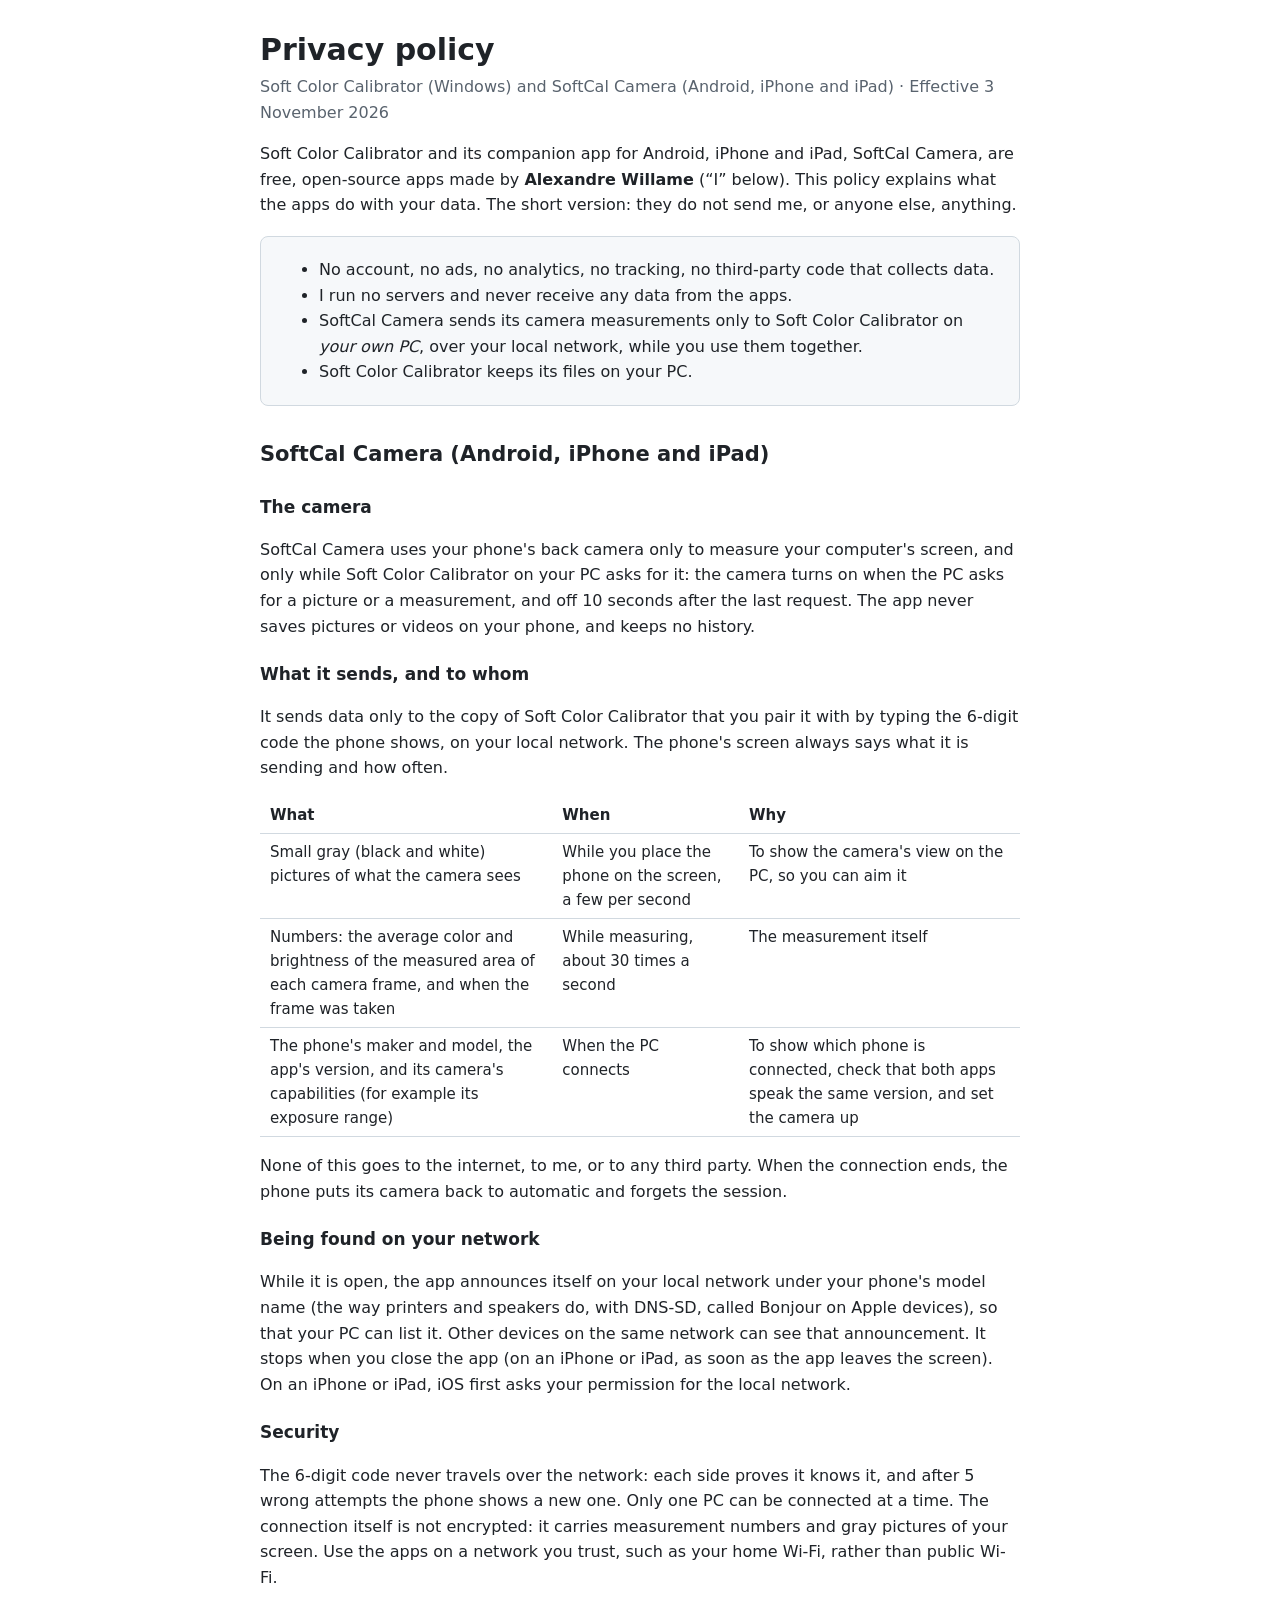
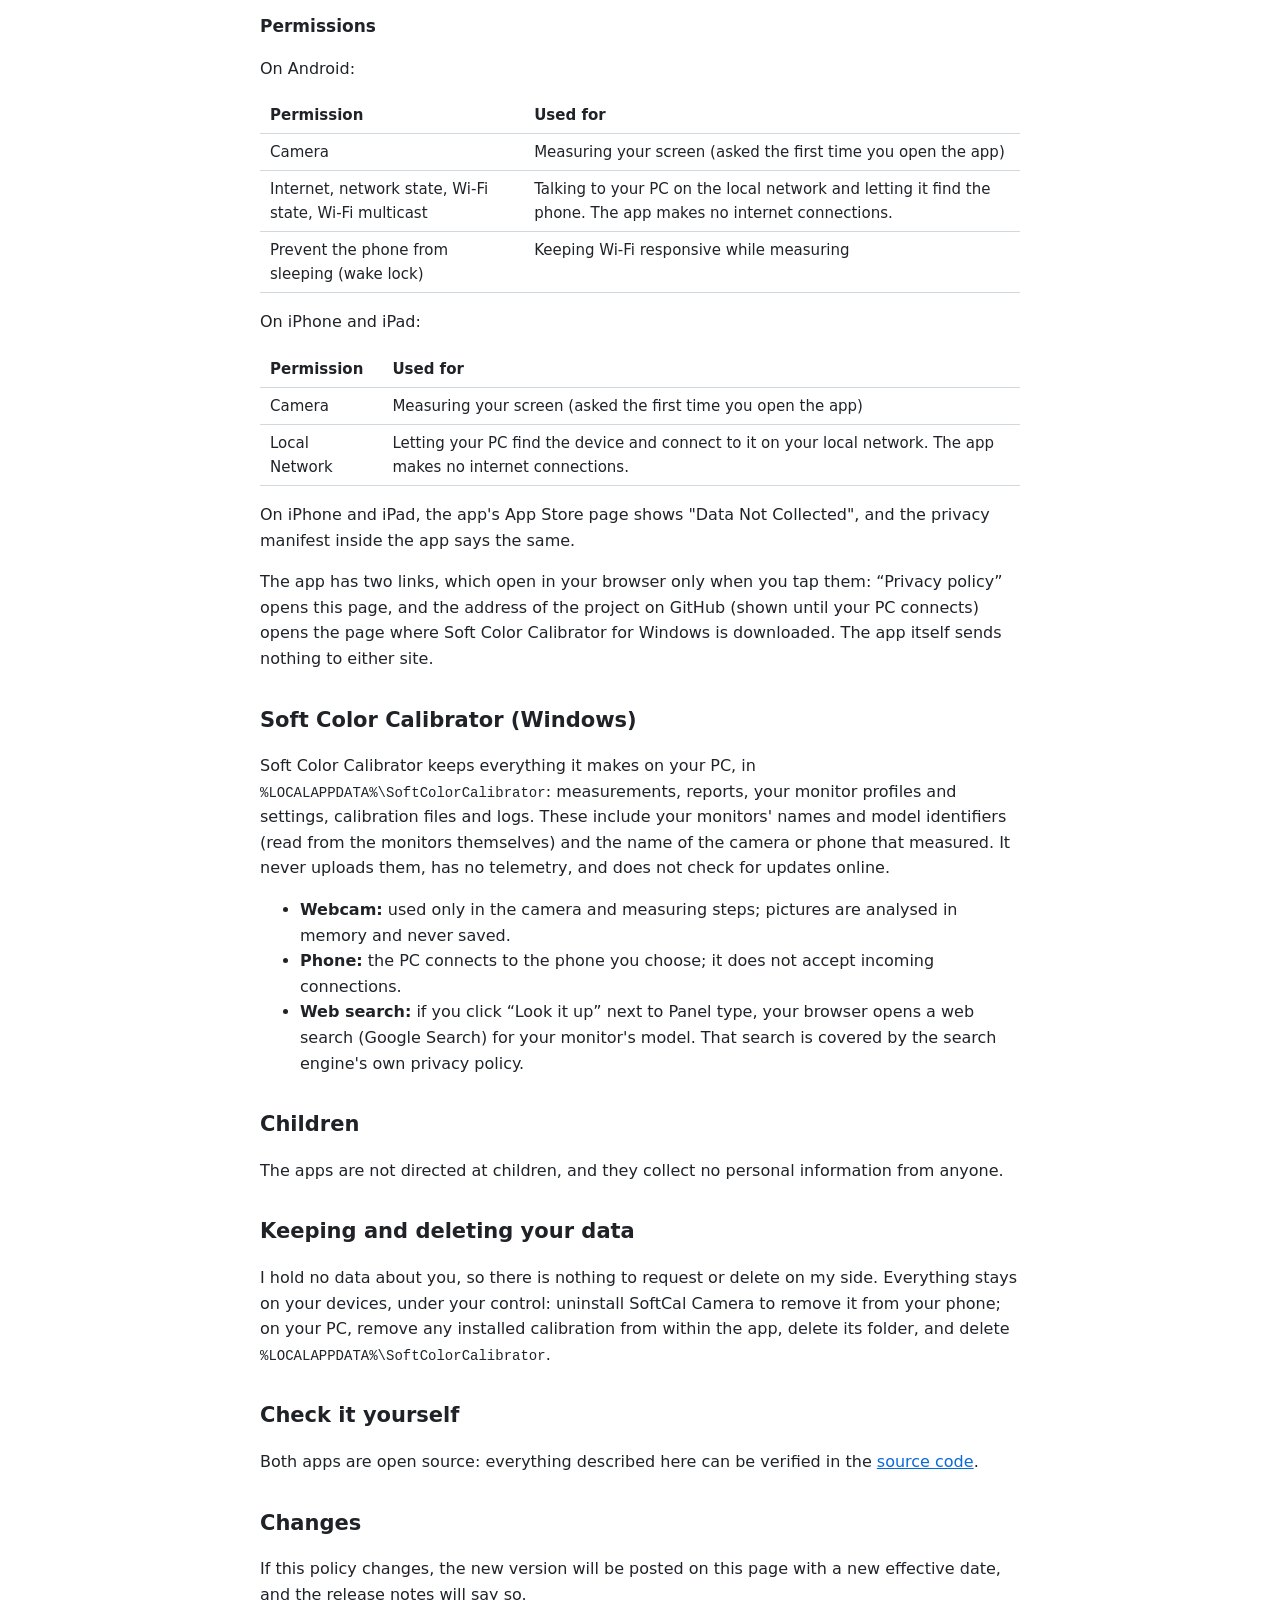
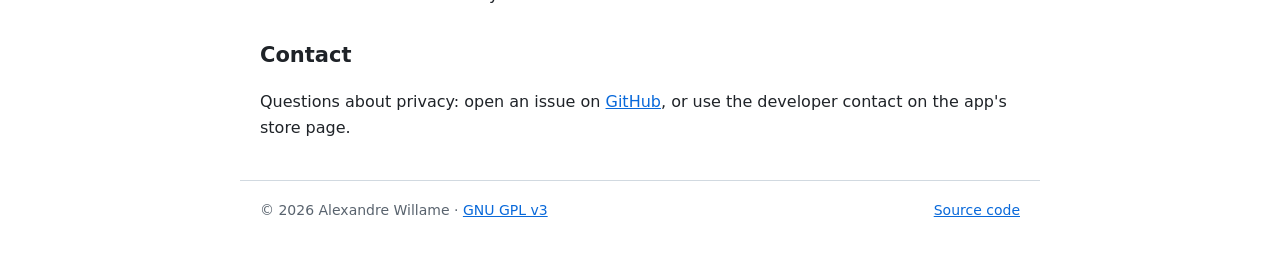
==== docs/privacy.html @ ec3d0958 "Soft Color Calibrator Calibrate a monitor with a webcam or a phone: the Windows app (Soft Color Cali" ====
<!doctype html>
<html lang="en">
<head>
<meta charset="utf-8">
<meta name="viewport" content="width=device-width, initial-scale=1">
<title>Privacy policy · Soft Color Calibrator and SoftCal Camera</title>
<meta name="description" content="Privacy policy of Soft Color Calibrator (Windows) and SoftCal Camera (Android, iPhone and iPad).">
<style>
  :root { color-scheme: light dark; --text: #1f2328; --muted: #59636e; --line: #d1d9e0; --box: #f6f8fa; --link: #0969da; }
  @media (prefers-color-scheme: dark) {
    :root { --text: #e6edf3; --muted: #9198a1; --line: #3d444d; --box: #151b23; --link: #4493f8; }
  }
  body { margin: 0; background: Canvas; color: var(--text); font: 16px/1.6 "Segoe UI", system-ui, -apple-system, sans-serif; }
  main, footer { max-width: 760px; margin: 0 auto; padding: 0 20px; }
  main { padding-top: 32px; }
  h1 { font-size: 30px; line-height: 1.2; margin: 0 0 6px; }
  h2 { font-size: 21px; margin: 32px 0 8px; }
  h3 { font-size: 17px; margin: 22px 0 6px; }
  a { color: var(--link); }
  .date { color: var(--muted); margin-top: 0; }
  .summary { background: var(--box); border: 1px solid var(--line); border-radius: 8px; padding: 4px 18px; margin: 18px 0; }
  table { border-collapse: collapse; width: 100%; margin: 10px 0; font-size: 15px; }
  th, td { text-align: left; vertical-align: top; padding: 6px 10px; border-bottom: 1px solid var(--line); }
  code { font-family: Consolas, monospace; font-size: 14px; }
  footer { display: flex; flex-wrap: wrap; justify-content: space-between; gap: 6px 24px; margin-top: 40px;
           padding-top: 18px; padding-bottom: 32px; border-top: 1px solid var(--line); color: var(--muted); font-size: 14px; }
</style>
</head>
<body>
<main class="doc">
  <h1>Privacy policy</h1>
  <p class="date">Soft Color Calibrator (Windows) and SoftCal Camera (Android, iPhone and iPad) · Effective 3 November 2026</p>

  <p>Soft Color Calibrator and its companion app for Android, iPhone and iPad, SoftCal Camera, are free, open-source apps made by
    <strong>Alexandre Willame</strong> (“I” below). This policy explains what the apps do with your data. The short
    version: they do not send me, or anyone else, anything.</p>

  <div class="summary">
    <ul>
      <li>No account, no ads, no analytics, no tracking, no third-party code that collects data.</li>
      <li>I run no servers and never receive any data from the apps.</li>
      <li>SoftCal Camera sends its camera measurements only to Soft Color Calibrator on <em>your own PC</em>, over your
        local network, while you use them together.</li>
      <li>Soft Color Calibrator keeps its files on your PC.</li>
    </ul>
  </div>

  <h2>SoftCal Camera (Android, iPhone and iPad)</h2>

  <h3>The camera</h3>
  <p>SoftCal Camera uses your phone's back camera only to measure your computer's screen, and only while Soft Color
    Calibrator on your PC asks for it: the camera turns on when the PC asks for a picture or a measurement, and off 10
    seconds after the last request. The app never saves pictures or videos on your phone, and keeps no history.</p>

  <h3>What it sends, and to whom</h3>
  <p>It sends data only to the copy of Soft Color Calibrator that you pair it with by typing the 6-digit code the phone
    shows, on your local network. The phone's screen always says what it is sending and how often.</p>
  <table>
    <tr><th>What</th><th>When</th><th>Why</th></tr>
    <tr><td>Small gray (black and white) pictures of what the camera sees</td><td>While you place the phone on the screen, a few per second</td><td>To show the camera's view on the PC, so you can aim it</td></tr>
    <tr><td>Numbers: the average color and brightness of the measured area of each camera frame, and when the frame was taken</td><td>While measuring, about 30 times a second</td><td>The measurement itself</td></tr>
    <tr><td>The phone's maker and model, the app's version, and its camera's capabilities (for example its exposure range)</td><td>When the PC connects</td><td>To show which phone is connected, check that both apps speak the same version, and set the camera up</td></tr>
  </table>
  <p>None of this goes to the internet, to me, or to any third party. When the connection ends, the phone puts its
    camera back to automatic and forgets the session.</p>

  <h3>Being found on your network</h3>
  <p>While it is open, the app announces itself on your local network under your phone's model name (the way printers
    and speakers do, with DNS-SD, called Bonjour on Apple devices), so that your PC can list it. Other devices on the
    same network can see that announcement. It stops when you close the app (on an iPhone or iPad, as soon as the app
    leaves the screen). On an iPhone or iPad, iOS first asks your permission for the local network.</p>

  <h3>Security</h3>
  <p>The 6-digit code never travels over the network: each side proves it knows it, and after 5 wrong attempts the phone
    shows a new one. Only one PC can be connected at a time. The connection itself is not encrypted: it carries
    measurement numbers and gray pictures of your screen. Use the apps on a network you trust, such as your home Wi-Fi,
    rather than public Wi-Fi.</p>

  <h3>Permissions</h3>
  <p>On Android:</p>
  <table>
    <tr><th>Permission</th><th>Used for</th></tr>
    <tr><td>Camera</td><td>Measuring your screen (asked the first time you open the app)</td></tr>
    <tr><td>Internet, network state, Wi-Fi state, Wi-Fi multicast</td><td>Talking to your PC on the local network and letting it find the phone. The app makes no internet connections.</td></tr>
    <tr><td>Prevent the phone from sleeping (wake lock)</td><td>Keeping Wi-Fi responsive while measuring</td></tr>
  </table>
  <p>On iPhone and iPad:</p>
  <table>
    <tr><th>Permission</th><th>Used for</th></tr>
    <tr><td>Camera</td><td>Measuring your screen (asked the first time you open the app)</td></tr>
    <tr><td>Local Network</td><td>Letting your PC find the device and connect to it on your local network. The app makes no internet connections.</td></tr>
  </table>
  <p>On iPhone and iPad, the app's App Store page shows "Data Not Collected", and the privacy manifest inside the app
    says the same.</p>
  <p>The app has two links, which open in your browser only when you tap them: “Privacy policy” opens this page, and the
    address of the project on GitHub (shown until your PC connects) opens the page where Soft Color Calibrator for
    Windows is downloaded. The app itself sends nothing to either site.</p>

  <h2>Soft Color Calibrator (Windows)</h2>
  <p>Soft Color Calibrator keeps everything it makes on your PC, in <code>%LOCALAPPDATA%\SoftColorCalibrator</code>:
    measurements, reports, your monitor profiles and settings, calibration files and logs. These include your monitors'
    names and model identifiers (read from the monitors themselves) and the name of the camera or phone that measured.
    It never uploads them, has no telemetry, and does not check for updates online.</p>
  <ul>
    <li><strong>Webcam:</strong> used only in the camera and measuring steps; pictures are analysed in memory and never
      saved.</li>
    <li><strong>Phone:</strong> the PC connects to the phone you choose; it does not accept incoming connections.</li>
    <li><strong>Web search:</strong> if you click “Look it up” next to Panel type, your browser opens a web search
      (Google Search) for your monitor's model. That search is covered by the search engine's own privacy policy.</li>
  </ul>

  <h2>Children</h2>
  <p>The apps are not directed at children, and they collect no personal information from anyone.</p>

  <h2>Keeping and deleting your data</h2>
  <p>I hold no data about you, so there is nothing to request or delete on my side. Everything stays on your devices,
    under your control: uninstall SoftCal Camera to remove it from your phone; on your PC, remove any installed
    calibration from within the app, delete its folder, and delete <code>%LOCALAPPDATA%\SoftColorCalibrator</code>.</p>

  <h2>Check it yourself</h2>
  <p>Both apps are open source: everything described here can be verified in the
    <a href="https://github.com/alexandrewillame/soft-color-calibrator">source code</a>.</p>

  <h2>Changes</h2>
  <p>If this policy changes, the new version will be posted on this page with a new effective date, and the release
    notes will say so.</p>

  <h2>Contact</h2>
  <p>Questions about privacy: open an issue on
    <a href="https://github.com/alexandrewillame/soft-color-calibrator/issues">GitHub</a>, or use the developer contact
    on the app's store page.</p>
</main>

<footer>
  <span>© 2026 Alexandre Willame · <a href="https://github.com/alexandrewillame/soft-color-calibrator/blob/main/LICENSE">GNU GPL v3</a></span>
  <span><a href="https://github.com/alexandrewillame/soft-color-calibrator">Source code</a></span>
</footer>
</body>
</html>
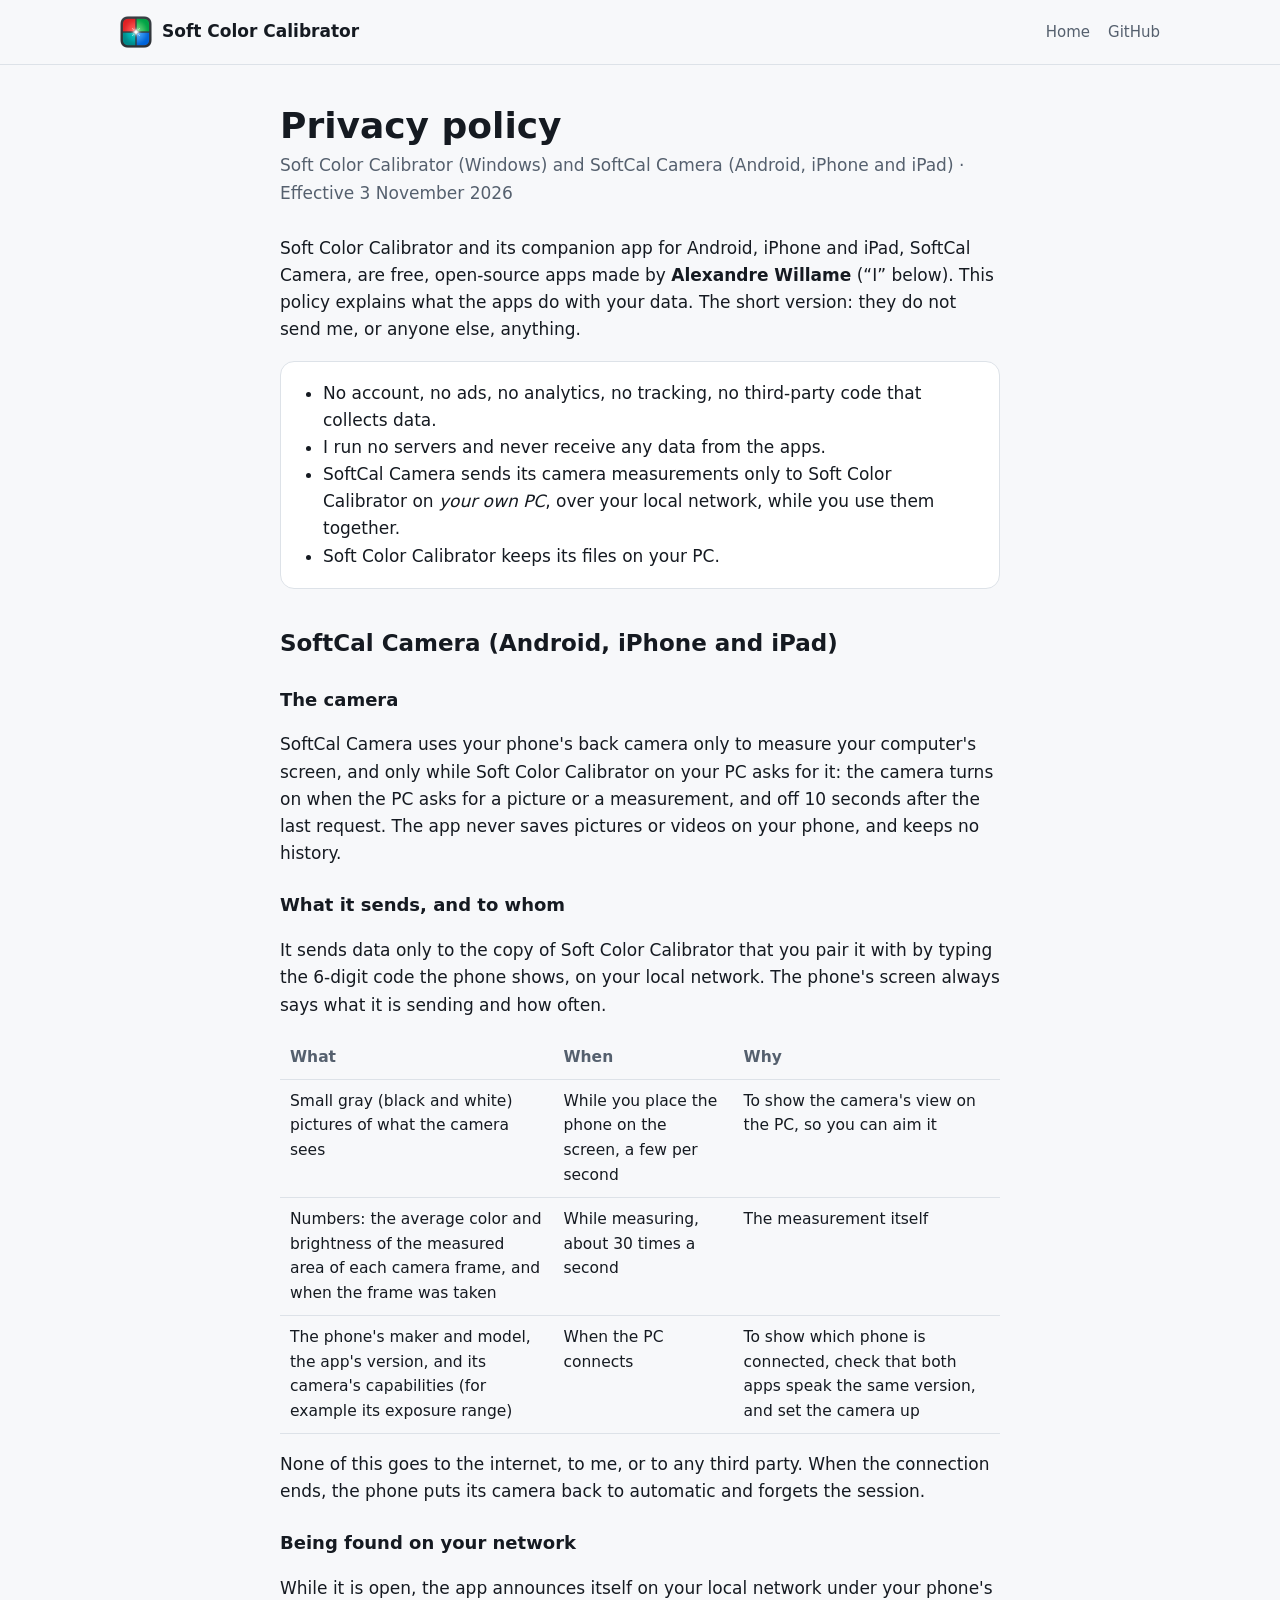
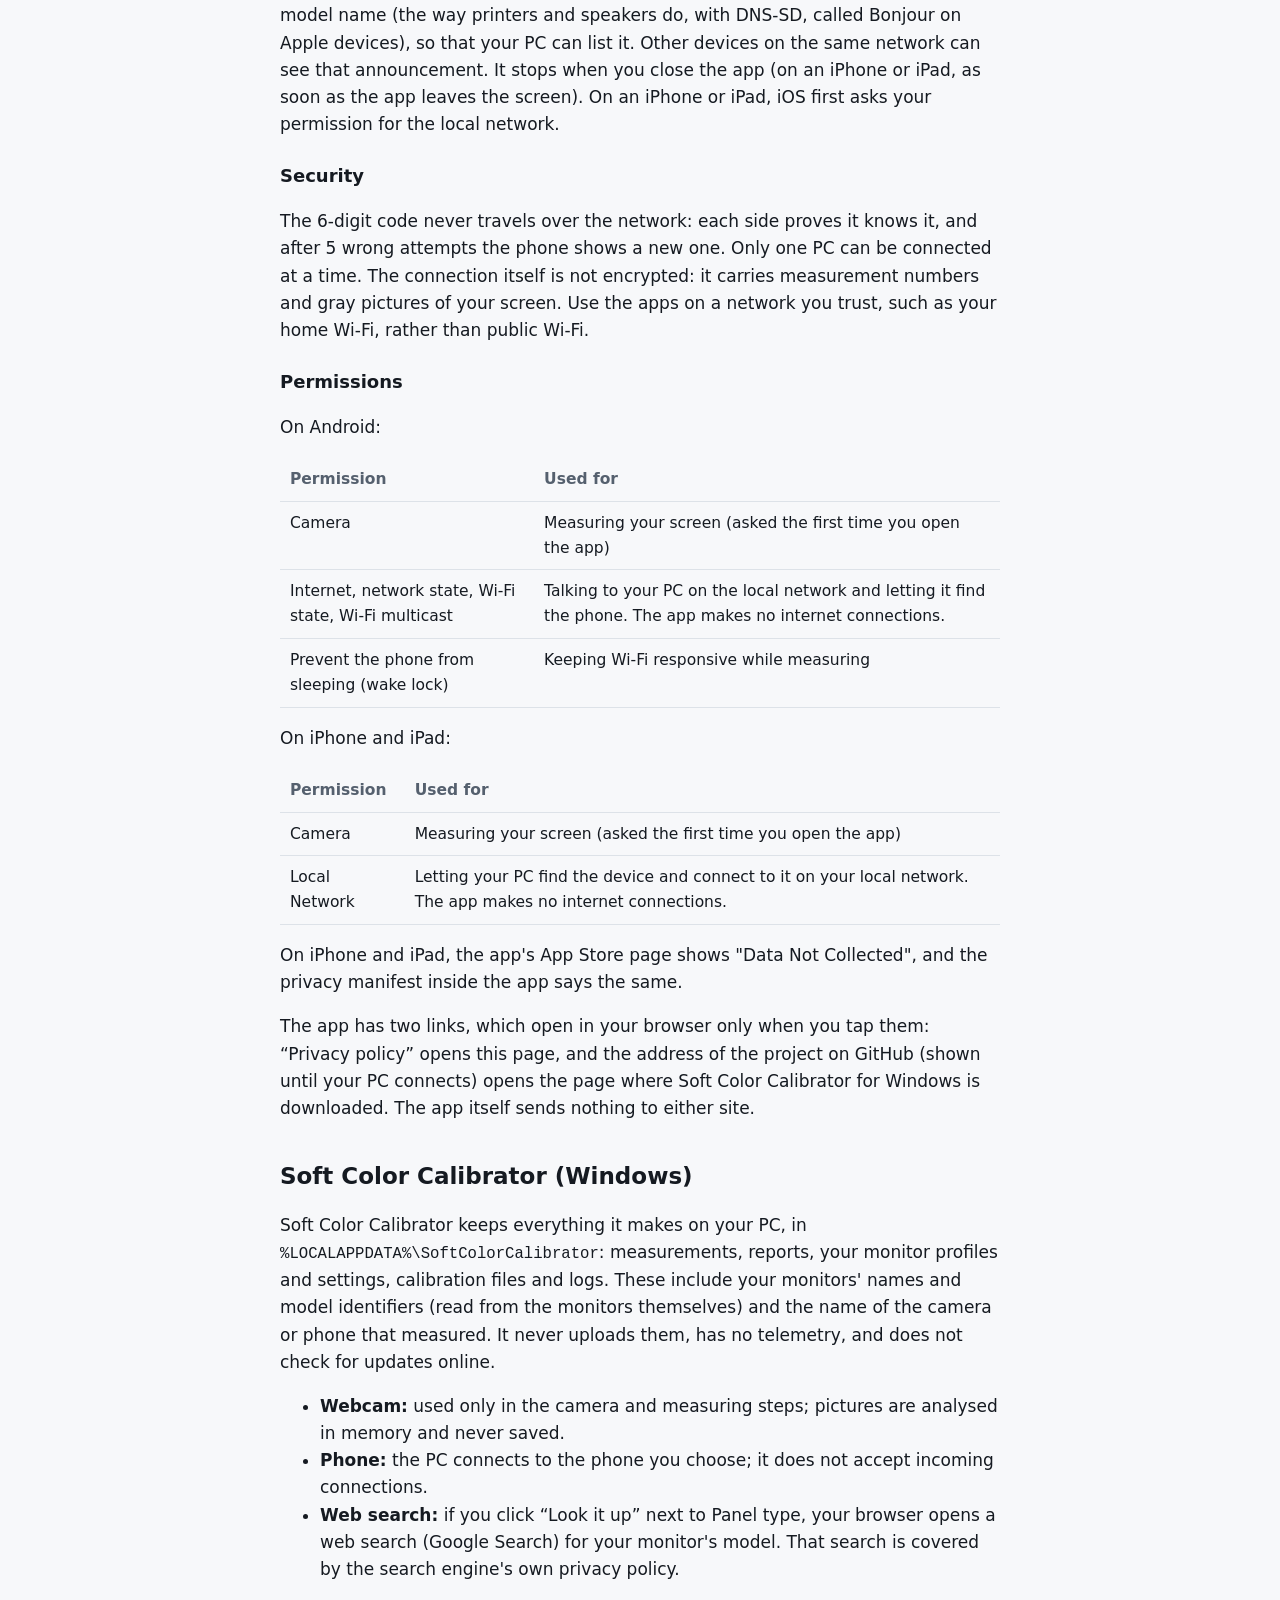
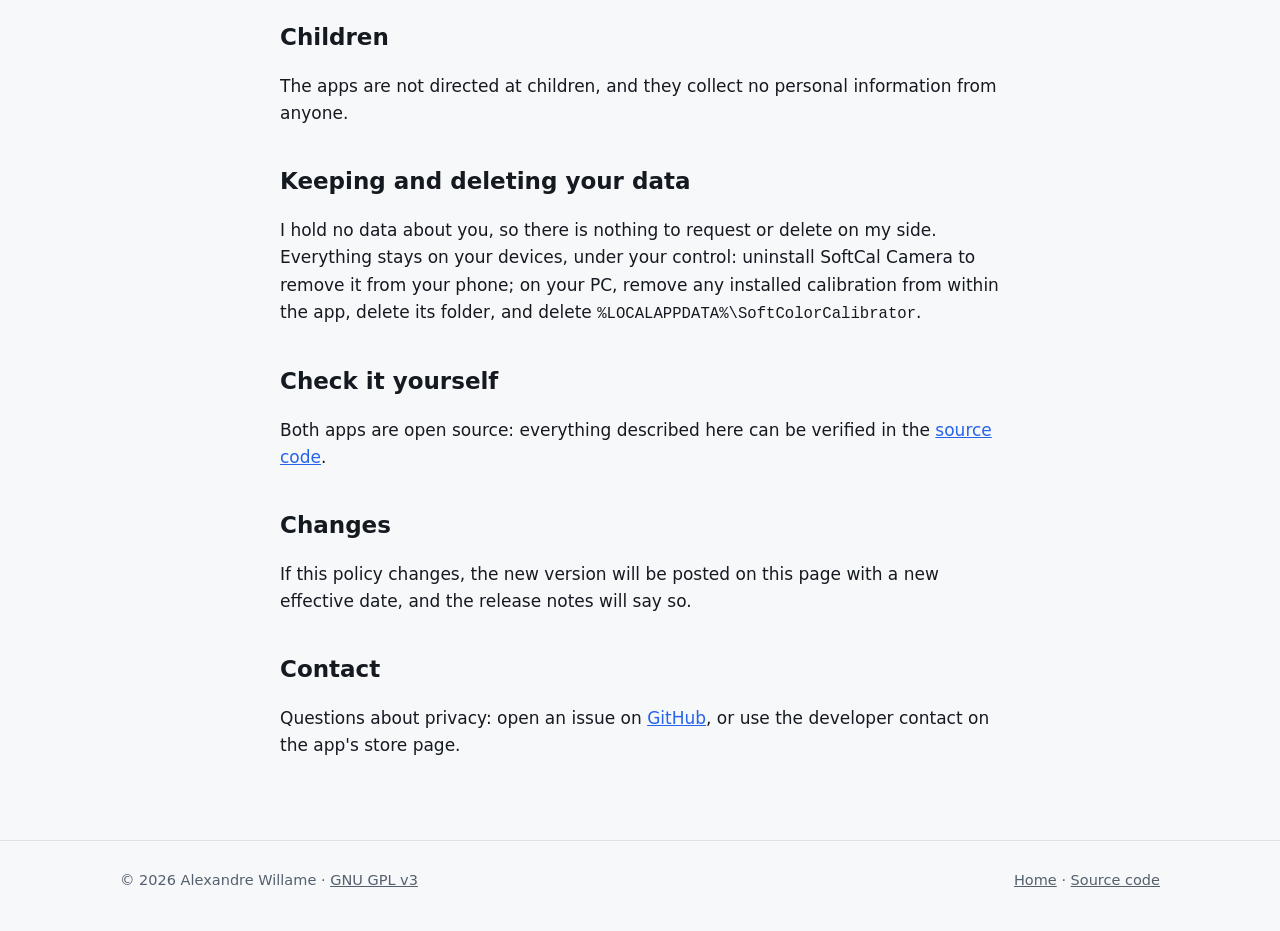
==== commit 473fc759: "Bring back the project page GitHub links the Pages address from the repository, and without a front " ====
--- a/docs/privacy.html
+++ b/docs/privacy.html
@@ -5,28 +5,20 @@
 <meta name="viewport" content="width=device-width, initial-scale=1">
 <title>Privacy policy · Soft Color Calibrator and SoftCal Camera</title>
 <meta name="description" content="Privacy policy of Soft Color Calibrator (Windows) and SoftCal Camera (Android, iPhone and iPad).">
-<style>
-  :root { color-scheme: light dark; --text: #1f2328; --muted: #59636e; --line: #d1d9e0; --box: #f6f8fa; --link: #0969da; }
-  @media (prefers-color-scheme: dark) {
-    :root { --text: #e6edf3; --muted: #9198a1; --line: #3d444d; --box: #151b23; --link: #4493f8; }
-  }
-  body { margin: 0; background: Canvas; color: var(--text); font: 16px/1.6 "Segoe UI", system-ui, -apple-system, sans-serif; }
-  main, footer { max-width: 760px; margin: 0 auto; padding: 0 20px; }
-  main { padding-top: 32px; }
-  h1 { font-size: 30px; line-height: 1.2; margin: 0 0 6px; }
-  h2 { font-size: 21px; margin: 32px 0 8px; }
-  h3 { font-size: 17px; margin: 22px 0 6px; }
-  a { color: var(--link); }
-  .date { color: var(--muted); margin-top: 0; }
-  .summary { background: var(--box); border: 1px solid var(--line); border-radius: 8px; padding: 4px 18px; margin: 18px 0; }
-  table { border-collapse: collapse; width: 100%; margin: 10px 0; font-size: 15px; }
-  th, td { text-align: left; vertical-align: top; padding: 6px 10px; border-bottom: 1px solid var(--line); }
-  code { font-family: Consolas, monospace; font-size: 14px; }
-  footer { display: flex; flex-wrap: wrap; justify-content: space-between; gap: 6px 24px; margin-top: 40px;
-           padding-top: 18px; padding-bottom: 32px; border-top: 1px solid var(--line); color: var(--muted); font-size: 14px; }
-</style>
+<link rel="icon" href="assets/logo-256.png">
+<link rel="stylesheet" href="assets/site.css">
 </head>
 <body>
+<header class="top">
+  <div class="wrap">
+    <a class="brand" href="./"><img src="assets/logo-256.png" alt="">Soft Color Calibrator</a>
+    <nav>
+      <a href="./">Home</a>
+      <a href="https://github.com/alexandrewillame/soft-color-calibrator">GitHub</a>
+    </nav>
+  </div>
+</header>
+
 <main class="doc">
   <h1>Privacy policy</h1>
   <p class="date">Soft Color Calibrator (Windows) and SoftCal Camera (Android, iPhone and iPad) · Effective 3 November 2026</p>
@@ -132,8 +124,10 @@
 </main>
 
 <footer>
-  <span>© 2026 Alexandre Willame · <a href="https://github.com/alexandrewillame/soft-color-calibrator/blob/main/LICENSE">GNU GPL v3</a></span>
-  <span><a href="https://github.com/alexandrewillame/soft-color-calibrator">Source code</a></span>
+  <div class="wrap">
+    <span>© 2026 Alexandre Willame · <a href="https://github.com/alexandrewillame/soft-color-calibrator/blob/main/LICENSE">GNU GPL v3</a></span>
+    <span><a href="./">Home</a> · <a href="https://github.com/alexandrewillame/soft-color-calibrator">Source code</a></span>
+  </div>
 </footer>
 </body>
 </html>
--- a/docs/assets/site.css
+++ b/docs/assets/site.css
@@ -0,0 +1,120 @@
+/* The project's website (GitHub Pages serves the docs folder): index.html and privacy.html. */
+:root {
+  --bg: #0F1217;
+  --bg-raised: #171C23;
+  --line: #2A313B;
+  --text: #EEF2F6;
+  --muted: #A3ADBA;
+  --accent: #4C8DF6;
+  --accent-text: #FFFFFF;
+  --red: #E5484D;
+  --green: #30A46C;
+  --teal: #12A594;
+  --blue: #3E7BF0;
+  color-scheme: dark;
+}
+@media (prefers-color-scheme: light) {
+  :root {
+    --bg: #F7F8FA;
+    --bg-raised: #FFFFFF;
+    --line: #DDE2E8;
+    --text: #151A21;
+    --muted: #55606E;
+    --accent: #2563EB;
+    color-scheme: light;
+  }
+}
+
+* { box-sizing: border-box; }
+html { -webkit-text-size-adjust: 100%; }
+body {
+  margin: 0;
+  background: var(--bg);
+  color: var(--text);
+  font: 17px/1.6 "Segoe UI Variable Text", "Segoe UI", system-ui, -apple-system, "Helvetica Neue", Arial, sans-serif;
+}
+a { color: var(--accent); }
+img, svg { max-width: 100%; height: auto; }
+.wrap { max-width: 1080px; margin: 0 auto; padding: 0 20px; }
+
+header.top { border-bottom: 1px solid var(--line); }
+header.top .wrap { display: flex; align-items: center; gap: 12px; min-height: 64px; flex-wrap: wrap; }
+.brand { display: flex; align-items: center; gap: 10px; color: var(--text); text-decoration: none; font-weight: 650; }
+.brand img { width: 32px; height: 32px; }
+nav { margin-left: auto; display: flex; gap: 18px; flex-wrap: wrap; }
+nav a { color: var(--muted); text-decoration: none; font-size: 15px; }
+nav a:hover { color: var(--text); }
+
+.hero { padding: 64px 0 48px; }
+.hero .wrap { display: grid; grid-template-columns: 1.1fr 1fr; gap: 40px; align-items: center; }
+.hero h1 { font-size: clamp(34px, 5vw, 52px); line-height: 1.08; letter-spacing: -0.02em; margin: 0 0 18px; }
+.hero p.lead { font-size: 19px; color: var(--muted); margin: 0 0 26px; }
+.buttons { display: flex; gap: 12px; flex-wrap: wrap; }
+.button {
+  display: inline-block; padding: 12px 20px; border-radius: 10px; text-decoration: none; font-weight: 600;
+  border: 1px solid var(--line); color: var(--text); background: var(--bg-raised);
+}
+.button.primary { background: var(--accent); border-color: var(--accent); color: var(--accent-text); }
+.button small { display: block; font-weight: 400; font-size: 13px; opacity: 0.8; }
+.note { font-size: 14px; color: var(--muted); margin-top: 14px; }
+.art { background: radial-gradient(closest-side, rgba(62, 123, 240, 0.25), transparent); border-radius: 24px; }
+
+section { padding: 48px 0; border-top: 1px solid var(--line); }
+section h2 { font-size: 30px; letter-spacing: -0.01em; margin: 0 0 10px; }
+section p.intro { color: var(--muted); max-width: 760px; margin: 0 0 28px; }
+
+.grid { display: grid; grid-template-columns: repeat(3, 1fr); gap: 16px; }
+.card { background: var(--bg-raised); border: 1px solid var(--line); border-radius: 14px; padding: 20px; }
+.card h3 { margin: 0 0 6px; font-size: 18px; }
+.card p { margin: 0; color: var(--muted); font-size: 15.5px; }
+.dot { display: inline-block; width: 10px; height: 10px; border-radius: 3px; margin-right: 8px; vertical-align: 1px; }
+
+ol.steps { list-style: none; padding: 0; margin: 0; display: grid; grid-template-columns: repeat(4, 1fr); gap: 16px; counter-reset: step; }
+ol.steps li { counter-increment: step; background: var(--bg-raised); border: 1px solid var(--line); border-radius: 14px; padding: 20px; }
+ol.steps li::before {
+  content: counter(step); display: inline-grid; place-items: center; width: 30px; height: 30px; border-radius: 50%;
+  background: var(--accent); color: var(--accent-text); font-weight: 700; margin-bottom: 10px;
+}
+ol.steps h3 { margin: 0 0 6px; font-size: 18px; }
+ol.steps p { margin: 0; color: var(--muted); font-size: 15.5px; }
+
+.shots { display: grid; grid-template-columns: repeat(2, 1fr); gap: 28px 24px; }
+.shots figure { margin: 0; }
+.shots img { display: block; width: 100%; }
+.shots figcaption { color: var(--muted); font-size: 15.5px; margin-top: 4px; }
+.phones { text-align: center; margin: 0 0 24px; }
+.diagram { margin: 0; max-width: 900px; }
+.phones img { width: 520px; }
+
+ul.plain { padding-left: 20px; margin: 0; }
+ul.plain li { margin: 6px 0; }
+
+/* The privacy policy */
+.doc { max-width: 760px; padding: 40px 20px 64px; margin: 0 auto; }
+.doc h1 { font-size: 36px; line-height: 1.15; margin: 0 0 6px; }
+.doc .date { color: var(--muted); margin: 0 0 28px; }
+.doc h2 { font-size: 23px; margin: 36px 0 8px; }
+.doc h3 { font-size: 18px; margin: 24px 0 6px; }
+.summary { background: var(--bg-raised); border: 1px solid var(--line); border-radius: 14px; padding: 18px 22px; }
+.summary ul { margin: 0; padding-left: 20px; }
+table { border-collapse: collapse; width: 100%; font-size: 15.5px; }
+th, td { text-align: left; vertical-align: top; padding: 9px 10px; border-bottom: 1px solid var(--line); }
+th { color: var(--muted); font-weight: 600; }
+code { font-family: Consolas, "Cascadia Mono", ui-monospace, monospace; font-size: 0.92em; overflow-wrap: anywhere; }
+
+footer { border-top: 1px solid var(--line); padding: 28px 0 40px; color: var(--muted); font-size: 14.5px; }
+footer .wrap { display: flex; gap: 18px; flex-wrap: wrap; justify-content: space-between; }
+footer a { color: var(--muted); }
+
+@media (max-width: 860px) {
+  .hero .wrap { grid-template-columns: 1fr; }
+  .grid { grid-template-columns: 1fr 1fr; }
+  ol.steps { grid-template-columns: 1fr 1fr; }
+}
+@media (max-width: 560px) {
+  body { font-size: 16px; }
+  .shots { grid-template-columns: 1fr; }
+  .hero { padding: 40px 0 32px; }
+  .grid, ol.steps { grid-template-columns: 1fr; }
+  nav { margin-left: 0; width: 100%; padding-bottom: 10px; }
+}
